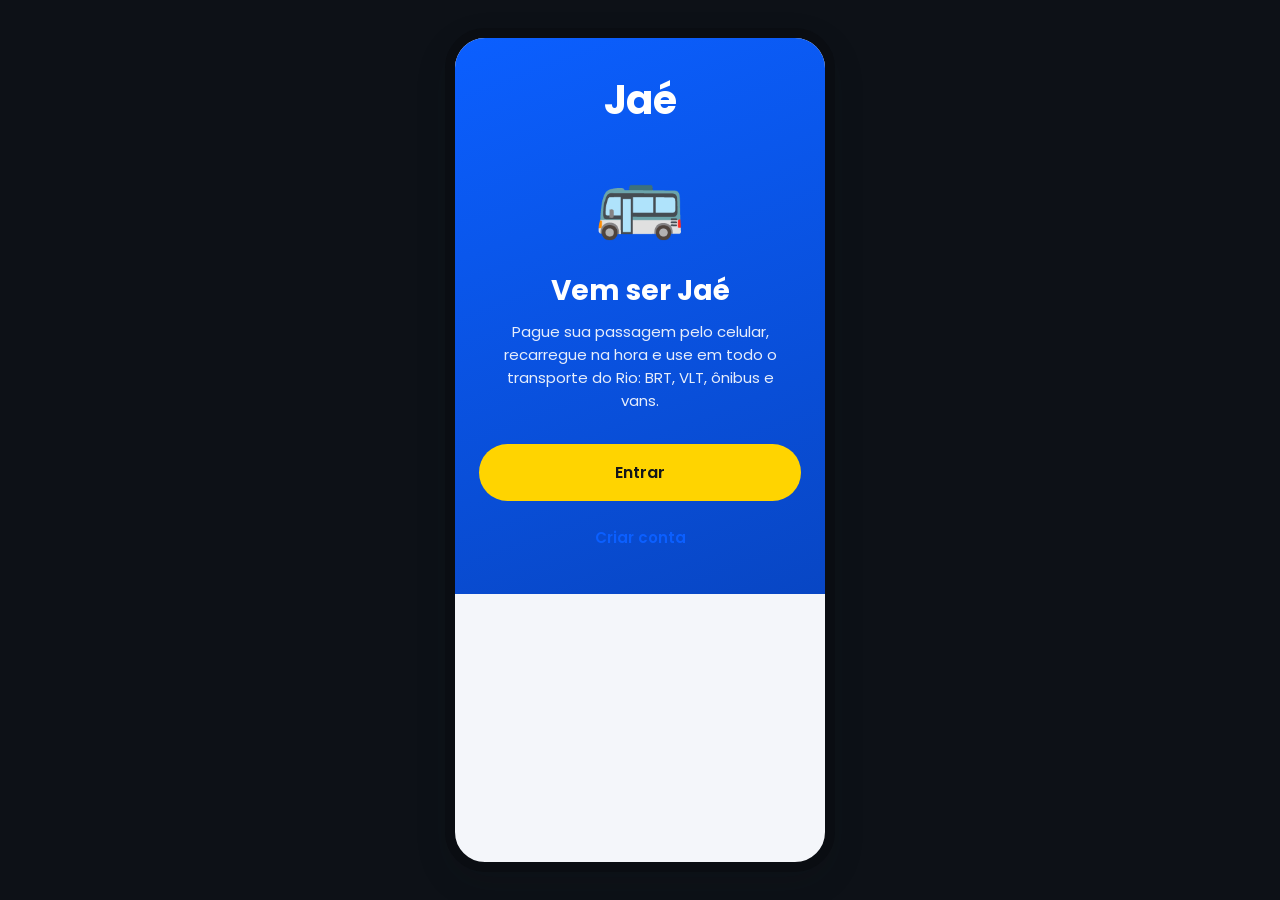
==== deploy/index.html @ e03b968b "Projeto Jaé: docs do redesign + protótipo HTML navegável Co-Authored-By: Claude Opus 4.8 <noreply@an" ====
<!doctype html>
<html lang="pt-BR">
<head>
  <meta charset="utf-8">
  <meta name="viewport" content="width=device-width, initial-scale=1, viewport-fit=cover">
  <title>Jaé — Protótipo</title>
  <link rel="preconnect" href="https://fonts.googleapis.com">
  <link rel="preconnect" href="https://fonts.gstatic.com" crossorigin>
  <link href="https://fonts.googleapis.com/css2?family=Poppins:wght@400;500;600;700&display=swap" rel="stylesheet">
  <style>
/* ==========================================================================
   JAÉ — Design System / Fundação Visual
   App mobile prototype (phone frame ~390px)
   ========================================================================== */

/* ------------------------------ TOKENS ---------------------------------- */
:root {
  /* Cores de marca */
  --blue: #0B5FFF;          /* primário */
  --blue-700: #0846C4;      /* hover/pressed */
  --blue-50: #E7EFFF;       /* tint suave */
  --yellow: #FFD400;        /* destaque / gratuidade */
  --yellow-700: #C9A700;    /* texto sobre amarelo escuro */
  --ink: #14171A;           /* texto principal / grafite */
  --bg: #F4F6FA;            /* fundo do app */
  --surface: #FFFFFF;       /* superfície / cards */
  --gray: #6B7280;          /* cinza neutro / secundário */
  --gray-300: #D1D5DB;      /* bordas */
  --gray-100: #EEF1F6;      /* divisores / fundos sutis */
  --green: #16A34A;         /* sucesso */
  --green-50: #E7F6EC;
  --red: #DC2626;           /* erro */
  --red-50: #FDECEC;

  /* Raios */
  --r-sm: 10px;
  --r-md: 14px;
  --r-lg: 18px;             /* cards */
  --r-xl: 24px;
  --r-pill: 999px;          /* botões */

  /* Sombras suaves */
  --shadow-sm: 0 1px 3px rgba(20,23,26,.06), 0 1px 2px rgba(20,23,26,.04);
  --shadow-md: 0 6px 18px rgba(20,23,26,.08);
  --shadow-lg: 0 12px 32px rgba(20,23,26,.12);
  --shadow-blue: 0 10px 24px rgba(11,95,255,.32);

  /* Espaçamento */
  --s-1: 4px;
  --s-2: 8px;
  --s-3: 12px;
  --s-4: 16px;
  --s-5: 20px;
  --s-6: 24px;
  --s-8: 32px;

  /* Tipografia */
  --font: 'Poppins', system-ui, -apple-system, 'Segoe UI', Roboto, sans-serif;
}

/* ------------------------------ RESET ----------------------------------- */
* { box-sizing: border-box; margin: 0; padding: 0; }

html, body {
  font-family: var(--font);
  color: var(--ink);
  background: #0d1117;            /* moldura ao redor do phone frame */
  -webkit-font-smoothing: antialiased;
  text-rendering: optimizeLegibility;
}

body {
  min-height: 100vh;
  display: flex;
  align-items: center;
  justify-content: center;
  padding: 0;
}

button { font-family: inherit; cursor: pointer; border: none; background: none; }
a { color: inherit; text-decoration: none; }
ul { list-style: none; }
img { max-width: 100%; display: block; }

/* ------------------------- PHONE FRAME / APP ---------------------------- */
.app {
  position: relative;
  width: 390px;
  max-width: 100vw;
  height: 100vh;
  max-height: 844px;
  background: var(--bg);
  overflow: hidden;
  display: flex;
  flex-direction: column;
  box-shadow: var(--shadow-lg);
  border-radius: 0;
}
@media (min-width: 430px) {
  .app { border-radius: 40px; height: 844px; border: 10px solid #0a0d12; }
}

/* área rolável onde as telas vivem */
.app-body {
  flex: 1;
  overflow-y: auto;
  -webkit-overflow-scrolling: touch;
  position: relative;
}

/* --------------------------- SCREENS / ROUTER --------------------------- */
.screen { display: none; padding: 0 var(--s-4) var(--s-8); animation: fade .22s ease; }
.screen.active { display: block; }
.screen.no-pad { padding: 0; }
@keyframes fade { from { opacity: 0; transform: translateY(6px); } to { opacity: 1; transform: none; } }

/* telas sem bottom-nav podem ocupar tudo */
.screen.full { min-height: 100%; }

/* --------------------------- APP BAR ------------------------------------ */
.app-bar {
  display: flex;
  align-items: center;
  gap: var(--s-3);
  padding: var(--s-5) var(--s-4) var(--s-3);
  background: transparent;
}
.app-bar.solid { background: var(--surface); box-shadow: var(--shadow-sm); }
.app-bar .title { font-size: 18px; font-weight: 600; }
.app-bar .spacer { flex: 1; }
.app-bar .back {
  width: 40px; height: 40px; border-radius: var(--r-pill);
  display: grid; place-items: center; font-size: 20px;
  background: var(--surface); box-shadow: var(--shadow-sm); color: var(--ink);
}
.app-bar .icon-btn {
  width: 40px; height: 40px; border-radius: var(--r-pill);
  display: grid; place-items: center; font-size: 18px;
  background: var(--surface); box-shadow: var(--shadow-sm);
}

/* logo wordmark */
.logo { font-weight: 700; font-size: 26px; letter-spacing: -.5px; color: var(--blue); }
.logo.on-blue { color: #fff; }
.logo.lg { font-size: 40px; }

/* ----------------------------- BOTTOM NAV ------------------------------- */
.bottom-nav {
  display: flex;
  align-items: flex-end;
  justify-content: space-around;
  background: var(--surface);
  padding: var(--s-2) var(--s-2) calc(var(--s-2) + 6px);
  box-shadow: 0 -2px 16px rgba(20,23,26,.06);
  position: relative;
  z-index: 20;
}
.nav-item {
  flex: 1;
  display: flex; flex-direction: column; align-items: center; gap: 2px;
  font-size: 11px; font-weight: 500; color: var(--gray);
  padding: var(--s-2) 0;
}
.nav-item .ico { font-size: 20px; line-height: 1; }
.nav-item.active { color: var(--blue); }
.nav-item.active .ico { transform: translateY(-1px); }

/* botão central de pagamento (QR) em destaque circular */
.nav-pay {
  flex: 0 0 auto;
  width: 62px; height: 62px;
  margin-top: -26px;
  border-radius: var(--r-pill);
  background: var(--blue);
  color: #fff;
  display: grid; place-items: center;
  box-shadow: var(--shadow-blue);
  border: 4px solid var(--surface);
  font-size: 24px;
}
.nav-pay:active { transform: scale(.96); }
.nav-pay .label { display: none; }

/* ----------------------------- BUTTONS ---------------------------------- */
.btn {
  display: inline-flex; align-items: center; justify-content: center; gap: var(--s-2);
  padding: 13px 22px;
  border-radius: var(--r-pill);
  font-size: 15px; font-weight: 600;
  transition: transform .08s ease, background .15s ease, box-shadow .15s ease;
  color: var(--ink);
  background: var(--gray-100);
}
.btn:active { transform: scale(.97); }
.btn-primary { background: var(--blue); color: #fff; box-shadow: var(--shadow-blue); }
.btn-primary:active { background: var(--blue-700); }
.btn-yellow { background: var(--yellow); color: var(--ink); }
.btn-ghost { background: transparent; color: var(--blue); }
.btn-outline { background: transparent; color: var(--blue); box-shadow: inset 0 0 0 1.5px var(--blue); }
.btn-danger { background: var(--red-50); color: var(--red); }
.btn-block { display: flex; width: 100%; }
.btn-sm { padding: 9px 16px; font-size: 13px; }
.btn-lg { padding: 16px 24px; font-size: 16px; }

/* ----------------------------- BALANCE CARD ----------------------------- */
.balance-card {
  background: linear-gradient(135deg, #0B5FFF 0%, #2E7BFF 55%, #0846C4 100%);
  color: #fff;
  border-radius: var(--r-lg);
  padding: var(--s-5);
  box-shadow: var(--shadow-blue);
  position: relative;
  overflow: hidden;
}
.balance-card::after {
  content: ""; position: absolute; right: -40px; top: -40px;
  width: 160px; height: 160px; border-radius: 50%;
  background: rgba(255,255,255,.10);
}
.balance-card .label { font-size: 13px; opacity: .85; font-weight: 500; }
.balance-card .amount { font-size: 34px; font-weight: 700; letter-spacing: -1px; margin-top: 2px; }
.balance-card .hint { font-size: 12px; opacity: .8; margin-top: 2px; }
.balance-card .row { display: flex; gap: var(--s-3); margin-top: var(--s-4); position: relative; z-index: 1; }

/* ----------------------------- QUICK ACTIONS ---------------------------- */
.quick-actions {
  display: grid; grid-template-columns: repeat(4, 1fr); gap: var(--s-3);
  margin: var(--s-5) 0;
}
.quick-action {
  display: flex; flex-direction: column; align-items: center; gap: var(--s-2);
  font-size: 11.5px; font-weight: 500; color: var(--ink); text-align: center;
}
.quick-action .ico {
  width: 54px; height: 54px; border-radius: var(--r-md);
  background: var(--surface); box-shadow: var(--shadow-sm);
  display: grid; place-items: center; font-size: 22px;
  transition: transform .08s ease;
}
.quick-action:active .ico { transform: scale(.94); }
.quick-action .ico.blue { background: var(--blue-50); }
.quick-action .ico.yellow { background: #FFF6CC; }

/* ------------------------------- CHIPS ---------------------------------- */
.chip {
  display: inline-flex; align-items: center; justify-content: center;
  padding: 10px 16px; border-radius: var(--r-pill);
  background: var(--surface); box-shadow: var(--shadow-sm);
  font-size: 14px; font-weight: 600; color: var(--ink);
  transition: all .12s ease;
}
.chip.selected { background: var(--blue); color: #fff; box-shadow: var(--shadow-blue); }
.chip-row { display: flex; flex-wrap: wrap; gap: var(--s-2); }
.chip.sm { padding: 6px 12px; font-size: 12px; }

/* ------------------------------- CARDS ---------------------------------- */
.card {
  background: var(--surface); border-radius: var(--r-lg);
  padding: var(--s-4); box-shadow: var(--shadow-sm);
}
.card + .card { margin-top: var(--s-3); }
.card-title { font-size: 15px; font-weight: 600; margin-bottom: var(--s-1); }
.card-sub { font-size: 13px; color: var(--gray); }

/* section header */
.section-head {
  display: flex; align-items: center; justify-content: space-between;
  margin: var(--s-5) 0 var(--s-3);
}
.section-head h2 { font-size: 16px; font-weight: 600; }
.section-head a { font-size: 13px; color: var(--blue); font-weight: 600; }

/* ------------------------------ LISTS ----------------------------------- */
.list {
  background: var(--surface); border-radius: var(--r-lg);
  overflow: hidden; box-shadow: var(--shadow-sm);
}
.list-item {
  display: flex; align-items: center; gap: var(--s-3);
  padding: var(--s-4); border-bottom: 1px solid var(--gray-100);
}
.list-item:last-child { border-bottom: none; }
.list-item .ico {
  width: 42px; height: 42px; border-radius: var(--r-pill);
  display: grid; place-items: center; font-size: 18px;
  background: var(--blue-50); flex: 0 0 auto;
}
.list-item .body { flex: 1; min-width: 0; }
.list-item .body .t { font-size: 14.5px; font-weight: 600; }
.list-item .body .s { font-size: 12.5px; color: var(--gray); }
.list-item .chev { color: var(--gray-300); font-size: 18px; }

/* ------------------------- TRANSACTION ROW ------------------------------ */
.txn-row {
  display: flex; align-items: center; gap: var(--s-3);
  padding: var(--s-3) var(--s-4);
  border-bottom: 1px solid var(--gray-100);
  background: var(--surface);
}
.txn-row:first-child { border-top-left-radius: var(--r-lg); border-top-right-radius: var(--r-lg); }
.txn-row:last-child { border-bottom: none; border-bottom-left-radius: var(--r-lg); border-bottom-right-radius: var(--r-lg); }
.txn-row .ico {
  width: 40px; height: 40px; border-radius: var(--r-pill);
  display: grid; place-items: center; font-size: 17px;
  background: var(--gray-100); flex: 0 0 auto;
}
.txn-row .body { flex: 1; min-width: 0; }
.txn-row .body .t { font-size: 14px; font-weight: 600; }
.txn-row .body .s { font-size: 12px; color: var(--gray); }
.txn-row .amt { font-size: 14.5px; font-weight: 700; white-space: nowrap; }
.txn-row .amt.in { color: var(--green); }
.txn-row .amt.out { color: var(--ink); }

/* date group label */
.txn-date { font-size: 12px; font-weight: 600; color: var(--gray); margin: var(--s-4) 0 var(--s-2) 4px; }

/* ------------------------------ QR CARD --------------------------------- */
.qr-card {
  background: var(--surface); border-radius: var(--r-xl);
  padding: var(--s-6); box-shadow: var(--shadow-md);
  text-align: center;
}
.qr-card .qr {
  width: 200px; height: 200px; margin: 0 auto var(--s-4);
  border-radius: var(--r-md); background:
    repeating-conic-gradient(var(--ink) 0% 25%, #fff 0% 50%) 50% / 18px 18px;
  box-shadow: inset 0 0 0 8px #fff, 0 0 0 1px var(--gray-100);
}
.qr-card .title { font-size: 17px; font-weight: 600; }
.qr-card .sub { font-size: 13px; color: var(--gray); margin-top: 4px; }

/* ------------------------- MODAL / BOTTOM SHEET ------------------------- */
.modal {
  position: absolute; inset: 0; z-index: 50;
  background: rgba(20,23,26,.45);
  display: none; align-items: flex-end;
  animation: fade .2s ease;
}
.modal.open { display: flex; }
.sheet {
  width: 100%; background: var(--surface);
  border-radius: var(--r-xl) var(--r-xl) 0 0;
  padding: var(--s-3) var(--s-5) var(--s-6);
  box-shadow: var(--shadow-lg);
  animation: slideUp .26s cubic-bezier(.2,.8,.2,1);
}
@keyframes slideUp { from { transform: translateY(100%); } to { transform: none; } }
.sheet .grabber { width: 40px; height: 4px; border-radius: 2px; background: var(--gray-300); margin: 0 auto var(--s-4); }
.sheet .sheet-title { font-size: 18px; font-weight: 600; margin-bottom: var(--s-2); }
.sheet .sheet-sub { font-size: 13px; color: var(--gray); margin-bottom: var(--s-4); }

/* centered modal variant */
.modal.center { align-items: center; justify-content: center; padding: var(--s-5); }
.modal.center .sheet { border-radius: var(--r-xl); width: 100%; text-align: center; animation: pop .24s ease; }
@keyframes pop { from { transform: scale(.92); opacity: 0; } to { transform: none; opacity: 1; } }

/* ------------------------------ BADGES ---------------------------------- */
.badge {
  display: inline-flex; align-items: center; gap: 4px;
  padding: 3px 10px; border-radius: var(--r-pill);
  font-size: 11.5px; font-weight: 600;
  background: var(--gray-100); color: var(--gray);
}
.badge.blue { background: var(--blue-50); color: var(--blue); }
.badge.green { background: var(--green-50); color: var(--green); }
.badge.yellow { background: #FFF6CC; color: var(--yellow-700); }
.badge.red { background: var(--red-50); color: var(--red); }

/* ------------------------------ PROGRESS -------------------------------- */
.progress { height: 10px; border-radius: var(--r-pill); background: var(--gray-100); overflow: hidden; }
.progress .bar { height: 100%; border-radius: var(--r-pill); background: linear-gradient(90deg, var(--blue), #2E7BFF); }
.progress.yellow .bar { background: linear-gradient(90deg, var(--yellow), #FFE45C); }

/* ------------------------- CLUBE / REWARDS ------------------------------ */
.reward-card {
  background: var(--surface); border-radius: var(--r-lg);
  padding: var(--s-4); box-shadow: var(--shadow-sm);
  display: flex; gap: var(--s-3); align-items: center;
}
.reward-card .thumb {
  width: 54px; height: 54px; border-radius: var(--r-md); flex: 0 0 auto;
  display: grid; place-items: center; font-size: 24px;
  background: #FFF6CC;
}
.reward-card .body { flex: 1; }
.reward-card .body .t { font-size: 14.5px; font-weight: 600; }
.reward-card .body .s { font-size: 12.5px; color: var(--gray); }
.reward-card .cost { font-size: 13px; font-weight: 700; color: var(--yellow-700); white-space: nowrap; }

.mission-row {
  display: flex; align-items: center; gap: var(--s-3);
  padding: var(--s-3) var(--s-4);
  background: var(--surface); border-radius: var(--r-md);
  box-shadow: var(--shadow-sm); margin-bottom: var(--s-2);
}
.mission-row .check {
  width: 28px; height: 28px; border-radius: var(--r-pill); flex: 0 0 auto;
  display: grid; place-items: center; font-size: 15px;
  background: var(--gray-100); color: var(--gray);
}
.mission-row.done .check { background: var(--green); color: #fff; }
.mission-row .body { flex: 1; }
.mission-row .body .t { font-size: 14px; font-weight: 600; }
.mission-row .body .s { font-size: 12px; color: var(--gray); }
.mission-row .pts { font-size: 13px; font-weight: 700; color: var(--blue); }

/* ------------------------------- TOAST ---------------------------------- */
.toast {
  position: absolute; left: 50%; bottom: 88px; transform: translateX(-50%) translateY(20px);
  background: var(--ink); color: #fff;
  padding: 12px 18px; border-radius: var(--r-pill);
  font-size: 13.5px; font-weight: 500;
  box-shadow: var(--shadow-lg);
  opacity: 0; pointer-events: none; z-index: 80;
  transition: opacity .25s ease, transform .25s ease;
  max-width: 88%; text-align: center;
}
.toast.show { opacity: 1; transform: translateX(-50%) translateY(0); }

/* ------------------------------ HELPERS --------------------------------- */
.text-center { text-align: center; }
.muted { color: var(--gray); }
.small { font-size: 12.5px; }
.bold { font-weight: 700; }
.mt-2 { margin-top: var(--s-2); }
.mt-3 { margin-top: var(--s-3); }
.mt-4 { margin-top: var(--s-4); }
.mt-5 { margin-top: var(--s-5); }
.mb-2 { margin-bottom: var(--s-2); }
.mb-3 { margin-bottom: var(--s-3); }
.mb-4 { margin-bottom: var(--s-4); }
.row { display: flex; align-items: center; gap: var(--s-3); }
.row.between { justify-content: space-between; }
.col { display: flex; flex-direction: column; }
.gap-2 { gap: var(--s-2); }
.gap-3 { gap: var(--s-3); }
.grid-2 { display: grid; grid-template-columns: 1fr 1fr; gap: var(--s-3); }
.divider { height: 1px; background: var(--gray-100); margin: var(--s-4) 0; }

/* input field */
.field {
  width: 100%; padding: 14px 16px; border-radius: var(--r-md);
  background: var(--surface); box-shadow: inset 0 0 0 1.5px var(--gray-100);
  font-family: inherit; font-size: 15px; color: var(--ink);
}
.field:focus { outline: none; box-shadow: inset 0 0 0 1.5px var(--blue); }
.field-label { font-size: 13px; font-weight: 600; color: var(--gray); margin-bottom: 6px; display: block; }

/* hero amount input (recarga) */
.amount-input { text-align: center; font-size: 40px; font-weight: 700; color: var(--ink); border: none; background: transparent; width: 100%; }
.amount-input:focus { outline: none; }

/* onboarding hero */
.hero {
  min-height: 100%; display: flex; flex-direction: column;
  justify-content: center; align-items: center; text-align: center;
  padding: var(--s-8) var(--s-6);
  background: linear-gradient(160deg, #0B5FFF 0%, #0846C4 100%);
  color: #fff;
}
.hero h1 { font-size: 28px; font-weight: 700; margin: var(--s-4) 0 var(--s-2); }
.hero p { font-size: 15px; opacity: .9; max-width: 280px; }
.hero .art { font-size: 72px; }
.hero .actions { margin-top: var(--s-8); width: 100%; display: flex; flex-direction: column; gap: var(--s-3); }
  </style>
</head>
<body>
  <div class="app">
    <div class="app-body">

<!-- ===================== TELA: ONBOARDING ===================== -->
<section class="screen full no-pad active" id="screen-onboarding">
  <div class="hero">
    <div class="logo on-blue lg mb-4">Jaé</div>
    <div class="art">🚌</div>
    <h1>Vem ser Jaé</h1>
    <p>Pague sua passagem pelo celular, recarregue na hora e use em todo o transporte do Rio: BRT, VLT, ônibus e vans.</p>
    <div class="actions">
      <button class="btn btn-yellow btn-lg btn-block" onclick="navigate('inicio')">Entrar</button>
      <button class="btn btn-ghost btn-block" onclick="navigate('inicio')">Criar conta</button>
    </div>
  </div>
</section>

<!-- ===================== TELA: INICIO ===================== -->
<section class="screen" id="screen-inicio">
  <div class="app-bar">
    <div class="col" style="gap:2px">
      <span class="small muted">Bom dia</span>
      <span class="title bold" style="text-align:left">Olá, Ana 👋</span>
    </div>
    <span class="spacer"></span>
    <button class="icon-btn" onclick="showToast('Você não tem novas notificações')">🔔</button>
  </div>

  <div class="balance-card">
    <div class="label">Saldo disponível</div>
    <div class="amount">R$ 47,50</div>
    <div class="hint">Seu saldo não expira ✨</div>
    <div class="row mt-3">
      <button class="btn btn-yellow btn-sm" onclick="navigate('recarregar')">⚡ Recarregar</button>
      <button class="btn btn-ghost btn-sm" onclick="navigate('pagar')">Pagar</button>
    </div>
  </div>

  <div class="quick-actions mt-4">
    <div class="quick-action" onclick="navigate('recarregar')">
      <span class="ico blue">⚡</span>
      <span>Recarregar</span>
    </div>
    <div class="quick-action" onclick="navigate('pagar')">
      <span class="ico blue">📲</span>
      <span>Pagar</span>
    </div>
    <div class="quick-action" onclick="navigate('cartoes')">
      <span class="ico yellow">💳</span>
      <span>Cartões</span>
    </div>
    <div class="quick-action" onclick="navigate('extrato')">
      <span class="ico blue">📄</span>
      <span>Extrato</span>
    </div>
  </div>

  <div class="section-head mt-5">
    <h2>Última viagem</h2>
    <a onclick="navigate('extrato')">ver todos</a>
  </div>
  <div class="txn-date">Hoje, 14 de junho</div>
  <div class="txn-row">
    <span class="ico">🚌</span>
    <div class="body">
      <div class="t">BRT • Transoeste</div>
      <div class="s">Hoje às 08:12 · Tarifa única</div>
    </div>
    <div class="amt out">−R$ 4,30</div>
  </div>

  <div class="card mt-5" onclick="navigate('clube')" style="background:linear-gradient(135deg,var(--blue),var(--blue-700));color:#fff;cursor:pointer">
    <div class="row between">
      <div class="col" style="gap:4px">
        <div class="card-title" style="color:#fff">Clube Jaé ⭐</div>
        <div class="card-sub" style="color:rgba(255,255,255,.85)">Você tem 1.250 pontos · troque por recargas</div>
      </div>
      <span class="chev" style="color:#fff">›</span>
    </div>
  </div>

  <div class="text-center muted small mt-5 mb-4">Vem ser Jaé 💙</div>
</section>

<!-- ===================== TELA: PAGAR ===================== -->
<section class="screen" id="screen-pagar">
  <header class="app-bar solid">
    <button class="back" onclick="navigate('inicio')">‹</button>
    <span class="title">Pagar</span>
    <span class="spacer"></span>
    <button class="icon-btn" onclick="showToast('Tá precisando de ajuda?')">?</button>
  </header>

  <div class="chip-row mb-3">
    <span class="chip selected" onclick="selectChip(this)">🚌 Ônibus</span>
    <span class="chip" onclick="selectChip(this)">🚍 BRT</span>
    <span class="chip" onclick="selectChip(this)">🚊 VLT</span>
    <span class="chip" onclick="selectChip(this)">🚐 Van</span>
  </div>

  <div class="qr-card">
    <div class="qr">
      <svg viewBox="0 0 200 200" width="200" height="200" xmlns="http://www.w3.org/2000/svg" shape-rendering="crispEdges">
        <rect width="200" height="200" fill="#fff"/>
        <g fill="#14171A">
          <rect x="10" y="10" width="50" height="50"/>
          <rect x="20" y="20" width="30" height="30" fill="#fff"/>
          <rect x="28" y="28" width="14" height="14"/>
          <rect x="140" y="10" width="50" height="50"/>
          <rect x="150" y="20" width="30" height="30" fill="#fff"/>
          <rect x="158" y="28" width="14" height="14"/>
          <rect x="10" y="140" width="50" height="50"/>
          <rect x="20" y="150" width="30" height="30" fill="#fff"/>
          <rect x="28" y="158" width="14" height="14"/>
          <rect x="72" y="10" width="10" height="10"/>
          <rect x="92" y="10" width="10" height="10"/>
          <rect x="112" y="20" width="10" height="10"/>
          <rect x="82" y="30" width="10" height="10"/>
          <rect x="102" y="40" width="10" height="10"/>
          <rect x="72" y="50" width="10" height="10"/>
          <rect x="122" y="50" width="10" height="10"/>
          <rect x="10" y="72" width="10" height="10"/>
          <rect x="30" y="72" width="10" height="10"/>
          <rect x="50" y="82" width="10" height="10"/>
          <rect x="70" y="72" width="10" height="10"/>
          <rect x="90" y="82" width="10" height="10"/>
          <rect x="110" y="72" width="10" height="10"/>
          <rect x="130" y="82" width="10" height="10"/>
          <rect x="150" y="72" width="10" height="10"/>
          <rect x="170" y="82" width="10" height="10"/>
          <rect x="20" y="102" width="10" height="10"/>
          <rect x="40" y="112" width="10" height="10"/>
          <rect x="62" y="102" width="10" height="10"/>
          <rect x="82" y="112" width="10" height="10"/>
          <rect x="102" y="102" width="10" height="10"/>
          <rect x="122" y="112" width="10" height="10"/>
          <rect x="142" y="102" width="10" height="10"/>
          <rect x="162" y="112" width="10" height="10"/>
          <rect x="72" y="130" width="10" height="10"/>
          <rect x="92" y="140" width="10" height="10"/>
          <rect x="112" y="150" width="10" height="10"/>
          <rect x="132" y="140" width="10" height="10"/>
          <rect x="152" y="150" width="10" height="10"/>
          <rect x="172" y="140" width="10" height="10"/>
          <rect x="82" y="160" width="10" height="10"/>
          <rect x="102" y="170" width="10" height="10"/>
          <rect x="122" y="172" width="10" height="10"/>
          <rect x="142" y="172" width="10" height="10"/>
          <rect x="162" y="162" width="10" height="10"/>
        </g>
      </svg>
    </div>
    <div class="title">Aproxime do validador</div>
    <div class="sub">Toque o celular no leitor para validar sua passagem</div>
  </div>

  <div class="card text-center mt-4">
    <div class="card-sub">Tarifa atual · Ônibus (SPPO)</div>
    <div class="amount bold" style="font-size:32px">R$ 4,30</div>
    <div class="small muted">Saldo disponível: R$ 38,60</div>
  </div>

  <div class="row gap-2 mt-4">
    <button class="btn btn-yellow btn-block" onclick="navigate('recarregar')">Recarregar saldo</button>
  </div>

  <button class="btn btn-ghost btn-block mt-3" onclick="navigate('cartoes')">Usar cartão físico</button>

  <p class="small muted text-center mt-4 mb-4">Seu saldo Jaé não expira. Vem ser Jaé! 💛</p>

  <div class="modal" id="confirm-pagar">
    <div class="sheet">
      <div class="grabber"></div>
      <div class="sheet-title">Confirmar pagamento</div>
      <div class="sheet-sub">Tarifa de ônibus no valor de R$ 4,30</div>
      <button class="btn btn-primary btn-block mt-3" onclick="closeSheet('confirm-pagar'); showToast('Passagem validada! Boa viagem 🚌')">Confirmar</button>
      <button class="btn btn-outline btn-block mt-2" onclick="closeSheet('confirm-pagar')">Cancelar</button>
    </div>
  </div>

  <nav class="bottom-nav">
    <a class="nav-item" data-nav="inicio" onclick="navigate('inicio')"><span class="ico">🏠</span><span>Início</span></a>
    <a class="nav-item" data-nav="extrato" onclick="navigate('extrato')"><span class="ico">📃</span><span>Extrato</span></a>
    <a class="nav-pay active" onclick="navigate('pagar')">⊞</a>
    <a class="nav-item" data-nav="cartoes" onclick="navigate('cartoes')"><span class="ico">💳</span><span>Cartões</span></a>
    <a class="nav-item" data-nav="clube" onclick="navigate('clube')"><span class="ico">🎁</span><span>Clube</span></a>
  </nav>
</section>

<!-- ===================== TELA: RECARREGAR ===================== -->
<section class="screen" id="screen-recarregar">
  <div class="app-bar solid">
    <button class="back" onclick="navigate('inicio')" aria-label="Voltar">‹</button>
    <span class="title">Recarregar</span>
    <span class="spacer"></span>
  </div>

  <div class="balance-card mb-4">
    <span class="label">Saldo atual</span>
    <span class="amount">R$ 12,90</span>
    <span class="hint">Seu saldo não expira. Recarregue na hora 😉</span>
  </div>

  <div class="section-head">
    <h2>Quanto você quer recarregar?</h2>
  </div>
  <div class="chip-row mb-4">
    <span class="chip" onclick="selectChip(this)">R$ 10</span>
    <span class="chip selected" onclick="selectChip(this)">R$ 20</span>
    <span class="chip" onclick="selectChip(this)">R$ 50</span>
    <span class="chip" onclick="selectChip(this)">R$ 100</span>
    <span class="chip" onclick="selectChip(this)">Outro</span>
  </div>

  <div class="section-head">
    <h2>Forma de pagamento</h2>
  </div>
  <div class="list mb-4">
    <div class="list-item">
      <span class="ico blue">⚡</span>
      <div class="body">
        <div class="t">Pix</div>
        <div class="s">Cai na hora, sem taxa</div>
      </div>
      <span class="badge green">Selecionado</span>
    </div>
    <div class="divider"></div>
    <div class="list-item">
      <span class="ico">💳</span>
      <div class="body">
        <div class="t">Cartão de crédito</div>
        <div class="s">Visa •••• 4821</div>
      </div>
      <span class="chev">›</span>
    </div>
    <div class="divider"></div>
    <div class="list-item">
      <span class="ico">🧾</span>
      <div class="body">
        <div class="t">Boleto</div>
        <div class="s">Compensa em até 2 dias úteis</div>
      </div>
      <span class="chev">›</span>
    </div>
  </div>

  <div class="card mb-4">
    <div class="row between">
      <span class="muted">Valor da recarga</span>
      <span class="bold">R$ 20,00</span>
    </div>
    <div class="divider"></div>
    <div class="row between">
      <span class="muted">Taxa</span>
      <span class="bold">R$ 0,00</span>
    </div>
    <div class="divider"></div>
    <div class="row between">
      <span class="bold">Total</span>
      <span class="bold">R$ 20,00</span>
    </div>
  </div>

  <button class="btn btn-primary btn-block btn-lg" onclick="navigate('inicio'); showToast('Recarga realizada!')">Confirmar recarga</button>
  <p class="small muted text-center mt-2">Tá precisando de ajuda? Fale com a gente.</p>

  <nav class="bottom-nav">
    <div class="nav-item" data-nav="inicio" onclick="navigate('inicio')">
      <span class="ico">🏠</span><span>Início</span>
    </div>
    <div class="nav-item" data-nav="extrato" onclick="navigate('extrato')">
      <span class="ico">📄</span><span>Extrato</span>
    </div>
    <div class="nav-pay" onclick="navigate('pagar')">⬛</div>
    <div class="nav-item" data-nav="cartao" onclick="navigate('cartoes')">
      <span class="ico">💳</span><span>Cartão</span>
    </div>
    <div class="nav-item" data-nav="clube" onclick="navigate('clube')">
      <span class="ico">⭐</span><span>Clube</span>
    </div>
  </nav>
</section>

<!-- ===================== TELA: EXTRATO ===================== -->
<section class="screen" id="screen-extrato">
  <div class="app-bar solid">
    <button class="back" onclick="navigate('inicio')">‹</button>
    <div class="title">Extrato</div>
    <div class="spacer"></div>
    <button class="icon-btn" onclick="openSheet('filtro-extrato')">⛃</button>
  </div>

  <div class="card row between mb-3">
    <div>
      <div class="card-sub">Saldo disponível</div>
      <div class="card-title">R$ 50,90</div>
    </div>
    <span class="badge green">Não expira</span>
  </div>

  <div class="txn-date">Hoje, 14 de junho</div>
  <div class="list mb-4">
    <div class="txn-row">
      <span class="ico blue">🚍</span>
      <div class="body">
        <div class="t">BRT — Estação Alvorada</div>
        <div class="s">14:32 · Pago por QR Code</div>
      </div>
      <div class="amt out">−R$ 4,30</div>
    </div>
    <div class="txn-row">
      <span class="ico blue">🚊</span>
      <div class="body">
        <div class="t">VLT — Carioca</div>
        <div class="s">11:07 · Pago por QR Code</div>
      </div>
      <div class="amt out">−R$ 4,30</div>
    </div>
    <div class="txn-row">
      <span class="ico green">💰</span>
      <div class="body">
        <div class="t">Recarga via PIX</div>
        <div class="s">08:45 · Disponível na hora</div>
      </div>
      <div class="amt in">+R$ 50,00</div>
    </div>
  </div>

  <div class="txn-date">Ontem, 13 de junho</div>
  <div class="list mb-4">
    <div class="txn-row">
      <span class="ico blue">🚌</span>
      <div class="body">
        <div class="t">Ônibus — Linha 309 (SPPO)</div>
        <div class="s">18:50 · Pago por QR Code</div>
      </div>
      <div class="amt out">−R$ 4,30</div>
    </div>
    <div class="txn-row">
      <span class="ico blue">🚍</span>
      <div class="body">
        <div class="t">BRT — Estação Madureira</div>
        <div class="s">07:58 · Pago por QR Code</div>
      </div>
      <div class="amt out">−R$ 4,30</div>
    </div>
  </div>

  <div class="modal" id="filtro-extrato">
    <div class="sheet">
      <div class="grabber"></div>
      <div class="sheet-title">Filtrar extrato</div>
      <div class="sheet-sub">Escolha o período que deseja visualizar.</div>
      <div class="chip-row mt-3">
        <span class="chip selected" onclick="selectChip(this)">Tudo</span>
        <span class="chip" onclick="selectChip(this)">Viagens</span>
        <span class="chip" onclick="selectChip(this)">Recargas</span>
        <span class="chip" onclick="selectChip(this)">Últimos 7 dias</span>
        <span class="chip" onclick="selectChip(this)">Últimos 30 dias</span>
      </div>
      <button class="btn btn-primary btn-block btn-lg mt-4" onclick="closeSheet('filtro-extrato')">Aplicar filtro</button>
    </div>
  </div>
</section>

<!-- ===================== TELA: CARTOES ===================== -->
<section class="screen" id="screen-cartoes">
  <div class="app-bar solid">
    <button class="back" onclick="navigate('inicio')">‹</button>
    <div class="title">Meus cartões</div>
    <div class="spacer"></div>
    <button class="icon-btn" onclick="showToast('Tá precisando de ajuda?')">?</button>
  </div>

  <div class="section-head">
    <h2>Cartão principal</h2>
    <a onclick="navigate('extrato')">Ver extrato</a>
  </div>

  <div class="balance-card">
    <div class="row between">
      <span class="label">Jaé Virtual</span>
      <span class="badge green">Ativo</span>
    </div>
    <div class="amount">R$ 42,80</div>
    <div class="hint">•••• 7204 · Saldo não expira</div>
    <div class="row gap-2 mt-3">
      <button class="btn btn-ghost btn-sm" onclick="showToast('Cartão bloqueado')">🔒 Bloquear</button>
      <button class="btn btn-ghost btn-sm" onclick="showToast('2ª via solicitada')">📄 2ª via</button>
    </div>
  </div>

  <div class="section-head mt-4">
    <h2>Cartão infantil</h2>
    <a onclick="navigate('extrato')">Ver extrato</a>
  </div>

  <div class="card">
    <div class="row between">
      <div class="row gap-3">
        <span class="ico yellow">🧒</span>
        <div class="body">
          <div class="card-title">Jaézinho</div>
          <div class="card-sub">•••• 1138 · Sofia Pires</div>
        </div>
      </div>
      <span class="badge yellow">Infantil</span>
    </div>
    <div class="divider"></div>
    <div class="row between">
      <div>
        <div class="small muted">Saldo</div>
        <div class="bold">R$ 15,00</div>
      </div>
      <div class="row gap-2">
        <button class="btn btn-ghost btn-sm" onclick="showToast('Cartão bloqueado')">🔒 Bloquear</button>
        <button class="btn btn-ghost btn-sm" onclick="showToast('2ª via solicitada')">📄 2ª via</button>
      </div>
    </div>
  </div>

  <button class="btn btn-primary btn-block btn-lg mt-4" onclick="showToast('Vamos adicionar um cartão')">➕ Adicionar cartão</button>
  <p class="text-center muted small mt-2 mb-4">Solicite o Jaé físico, virtual ou o Jaézinho.</p>
</section>

<!-- ===================== TELA: CLUBE ===================== -->
<section class="screen" id="screen-clube">
  <div class="app-bar solid">
    <button class="back" onclick="navigate('inicio')">‹</button>
    <span class="title">Clube Jaé</span>
    <span class="spacer"></span>
    <button class="icon-btn" onclick="showToast('Tá precisando de ajuda?')">?</button>
  </div>

  <!-- Header pontos + nível -->
  <div class="card mt-2">
    <div class="row between">
      <div>
        <div class="card-sub">Seus pontos</div>
        <div class="row gap-2" style="align-items:baseline">
          <span class="amount" style="font-size:30px">1.250</span>
          <span class="muted small">pts</span>
        </div>
      </div>
      <span class="badge yellow">Nível Prata</span>
    </div>

    <div class="mt-3">
      <div class="row between small muted mb-2">
        <span class="bold" style="color:var(--ink)">Prata</span>
        <span>Faltam 250 pts para o Ouro</span>
      </div>
      <div class="progress yellow"><div class="bar" style="width:71%"></div></div>
    </div>
  </div>

  <!-- Missões -->
  <div class="section-head mt-4">
    <h2>Missões</h2>
    <a onclick="showToast('Em breve: mais missões!')">ver todas</a>
  </div>
  <p class="small muted mb-3">Complete missões e ganhe pontos toda semana.</p>

  <div class="list">
    <div class="mission-row">
      <span class="check">○</span>
      <div class="body">
        <div class="t">Faça 5 viagens esta semana</div>
        <div class="s">3 de 5 viagens · termina domingo</div>
      </div>
      <span class="pts">+50</span>
    </div>
    <div class="mission-row">
      <span class="check">○</span>
      <div class="body">
        <div class="t">Recarregue via PIX</div>
        <div class="s">Recarregue qualquer valor pelo PIX</div>
      </div>
      <span class="pts">+30</span>
    </div>
    <div class="mission-row done">
      <span class="check">✓</span>
      <div class="body">
        <div class="t">Pague uma tarifa por QR Code</div>
        <div class="s">Concluída · pontos creditados</div>
      </div>
      <span class="pts">+20</span>
    </div>
    <div class="mission-row">
      <span class="check">○</span>
      <div class="body">
        <div class="t">Use 2 modais diferentes</div>
        <div class="s">BRT, VLT, ônibus, vans ou cabritinhos · 1 de 2</div>
      </div>
      <span class="pts">+40</span>
    </div>
  </div>

  <!-- Recompensas -->
  <div class="section-head mt-4">
    <h2>Recompensas</h2>
    <a onclick="showToast('Catálogo completo em breve!')">ver todas</a>
  </div>
  <p class="small muted mb-3">Troque seus pontos por bônus e descontos.</p>

  <div class="reward-card">
    <span class="thumb">💰</span>
    <div class="body">
      <div class="t">R$ 5 de bônus no saldo</div>
      <div class="s">Crédito que não expira, na hora</div>
    </div>
    <span class="cost">500 pts</span>
  </div>

  <div class="reward-card">
    <span class="thumb">🎟️</span>
    <div class="body">
      <div class="t">R$ 10 de bônus no saldo</div>
      <div class="s">Mais viagens pelo Rio</div>
    </div>
    <span class="cost">950 pts</span>
  </div>

  <div class="reward-card">
    <span class="thumb">🏷️</span>
    <div class="body">
      <div class="t">Desconto parceiro</div>
      <div class="s">15% em lojas e cafés parceiros</div>
    </div>
    <span class="cost">400 pts</span>
  </div>

  <div class="reward-card">
    <span class="thumb">🎬</span>
    <div class="body">
      <div class="t">Cupom de cinema</div>
      <div class="s">Ingresso com desconto na rede parceira</div>
    </div>
    <span class="cost">700 pts</span>
  </div>

  <button class="btn btn-yellow btn-block btn-lg mt-3 mb-4" onclick="showToast('Resgate disponível em breve!')">Resgatar recompensa</button>

  <div class="bottom-nav">
    <a class="nav-item" data-nav="inicio" onclick="navigate('inicio')">
      <span class="ico">🏠</span><span>Início</span>
    </a>
    <a class="nav-item" data-nav="extrato" onclick="navigate('extrato')">
      <span class="ico">📄</span><span>Extrato</span>
    </a>
    <button class="nav-pay" onclick="navigate('pagar')"><span class="ico">⬛</span><span class="label">Pagar</span></button>
    <a class="nav-item" data-nav="cartao" onclick="navigate('cartoes')">
      <span class="ico">💳</span><span>Cartão</span>
    </a>
    <a class="nav-item active" data-nav="clube" onclick="navigate('clube')">
      <span class="ico">⭐</span><span>Clube</span>
    </a>
  </div>
</section>

<!-- ===================== TELA: PERFIL ===================== -->
<section class="screen" id="screen-perfil">
  <div class="app-bar solid">
    <button class="back" onclick="navigate('inicio')">‹</button>
    <span class="title">Perfil</span>
    <span class="spacer"></span>
    <button class="icon-btn" onclick="showToast('🔜 Em breve neste protótipo')">⚙️</button>
  </div>

  <div class="card row gap-3" style="align-items:center">
    <span class="ico blue" style="font-size:28px;width:56px;height:56px;border-radius:var(--r-pill);display:flex;align-items:center;justify-content:center">👩🏽</span>
    <div class="body" style="flex:1;min-width:0">
      <div class="t bold" style="font-size:17px">Ana Souza</div>
      <div class="s muted small">ana.souza@email.com</div>
    </div>
    <span class="badge green">Verificada</span>
  </div>

  <div class="section-head mt-4">
    <h2>Conta</h2>
  </div>
  <div class="list">
    <div class="list-item" onclick="showToast('🔜 Em breve neste protótipo')">
      <span class="ico blue">👤</span>
      <div class="body">
        <div class="t">Dados pessoais</div>
        <div class="s">Nome, CPF, telefone</div>
      </div>
      <span class="chev">›</span>
    </div>
    <div class="list-item" onclick="showToast('🔜 Em breve neste protótipo')">
      <span class="ico yellow">🎓</span>
      <div class="body">
        <div class="t">Gratuidades</div>
        <div class="s">Benefício de transporte</div>
      </div>
      <span class="badge yellow">Estudante</span>
      <span class="chev">›</span>
    </div>
    <div class="list-item" onclick="showToast('🔜 Em breve neste protótipo')">
      <span class="ico blue">💳</span>
      <div class="body">
        <div class="t">Formas de pagamento</div>
        <div class="s">PIX, cartão de crédito e boleto</div>
      </div>
      <span class="chev">›</span>
    </div>
  </div>

  <div class="section-head mt-4">
    <h2>Suporte</h2>
  </div>
  <div class="list">
    <div class="list-item" onclick="showToast('🔜 Em breve neste protótipo')">
      <span class="ico yellow">💬</span>
      <div class="body">
        <div class="t">Tá precisando de ajuda?</div>
        <div class="s">Central de ajuda e suporte</div>
      </div>
      <span class="chev">›</span>
    </div>
    <div class="list-item" onclick="showToast('🔜 Em breve neste protótipo')">
      <span class="ico blue">⚙️</span>
      <div class="body">
        <div class="t">Configurações</div>
        <div class="s">Notificações, segurança e privacidade</div>
      </div>
      <span class="chev">›</span>
    </div>
  </div>

  <div class="mt-4 mb-4">
    <button class="btn btn-danger btn-block" onclick="openSheet('sair')">Sair da conta</button>
  </div>

  <p class="text-center muted small mb-4">Jaé • versão 2.4.1</p>

  <div class="modal center" id="sair">
    <div class="sheet">
      <div class="grabber"></div>
      <div class="sheet-title">Sair da conta?</div>
      <div class="sheet-sub">Você precisará entrar novamente para usar o app e pagar suas tarifas.</div>
      <div class="col gap-2 mt-3">
        <button class="btn btn-danger btn-block" onclick="closeSheet('sair'); navigate('onboarding'); showToast('Você saiu da conta');">Sim, sair</button>
        <button class="btn btn-ghost btn-block" onclick="closeSheet('sair')">Cancelar</button>
      </div>
    </div>
  </div>
</section>

    </div><!-- /.app-body -->
  </div><!-- /.app -->

  <script>
/* ==========================================================================
   JAÉ — Router minimalista + helpers de protótipo
   ========================================================================== */

/**
 * navigate(id)
 * Troca a tela ativa: remove .active de todas as .screen e ativa #screen-<id>.
 * Atualiza o estado .active da bottom-nav (casa o data-nav do item com o id),
 * e dá scroll ao topo da área rolável.
 * @param {string} id  sufixo do id da tela, ex: "home" => #screen-home
 */
function navigate(id) {
  // 1) troca de tela
  var screens = document.querySelectorAll('.screen');
  for (var i = 0; i < screens.length; i++) {
    screens[i].classList.remove('active');
  }
  var target = document.getElementById('screen-' + id);
  if (target) target.classList.add('active');

  // 2) atualiza bottom-nav (item com data-nav igual ao id fica .active)
  var navItems = document.querySelectorAll('.nav-item');
  for (var j = 0; j < navItems.length; j++) {
    var navId = navItems[j].getAttribute('data-nav');
    if (navId && navId === id) {
      navItems[j].classList.add('active');
    } else {
      navItems[j].classList.remove('active');
    }
  }

  // 3) scroll ao topo
  var body = document.querySelector('.app-body');
  if (body) body.scrollTop = 0;
  window.scrollTo(0, 0);
}

/**
 * showToast(msg)
 * Exibe uma mensagem temporária (toast) por ~2.2s.
 * Cria/reusa um único elemento .toast dentro do .app.
 * @param {string} msg  texto a exibir
 */
var _toastTimer = null;
function showToast(msg) {
  var app = document.querySelector('.app') || document.body;
  var toast = document.getElementById('app-toast');
  if (!toast) {
    toast = document.createElement('div');
    toast.id = 'app-toast';
    toast.className = 'toast';
    app.appendChild(toast);
  }
  toast.textContent = msg;
  // força reflow para reanimar
  void toast.offsetWidth;
  toast.classList.add('show');

  if (_toastTimer) clearTimeout(_toastTimer);
  _toastTimer = setTimeout(function () {
    toast.classList.remove('show');
  }, 2200);
}

/* --------------------------- Bottom sheets ------------------------------- */
/**
 * openSheet(id) / closeSheet(id)
 * Abre/fecha um .modal pelo id (adiciona/remove .open).
 */
function openSheet(id) {
  var m = document.getElementById(id);
  if (m) m.classList.add('open');
}
function closeSheet(id) {
  var m = document.getElementById(id);
  if (m) m.classList.remove('open');
}

/* ------------------------------ Chips ------------------------------------ */
/**
 * selectChip(el)
 * Marca o chip clicado como .selected dentro do mesmo .chip-row,
 * removendo a seleção dos irmãos.
 */
function selectChip(el) {
  var row = el.closest('.chip-row');
  if (row) {
    var chips = row.querySelectorAll('.chip');
    for (var i = 0; i < chips.length; i++) chips[i].classList.remove('selected');
  }
  el.classList.add('selected');
}

/* ------------------------------ Init ------------------------------------- */
// Fecha modal ao clicar no backdrop (fora do .sheet)
document.addEventListener('click', function (e) {
  if (e.target.classList && e.target.classList.contains('modal')) {
    e.target.classList.remove('open');
  }
});

document.addEventListener('DOMContentLoaded', function () {
  navigate('onboarding');
});
  </script>
</body>
</html>
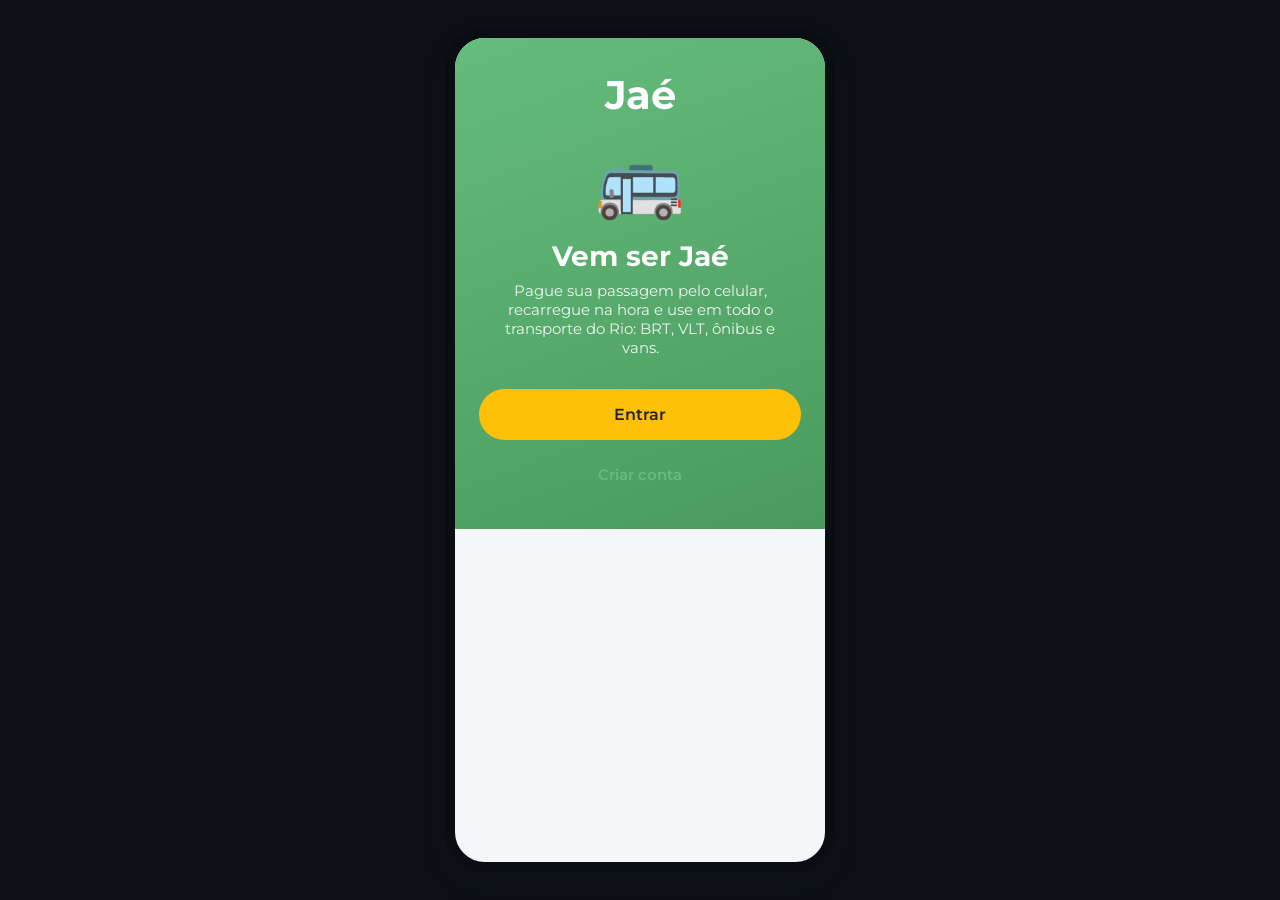
==== commit ac7a3a7e: "Consolida mobile (3 cópias verdes) + nova seção Guia da Cidade - sincroniza index.html (raiz) e depl" ====
--- a/deploy/index.html
+++ b/deploy/index.html
@@ -6,7 +6,7 @@
   <title>Jaé — Protótipo</title>
   <link rel="preconnect" href="https://fonts.googleapis.com">
   <link rel="preconnect" href="https://fonts.gstatic.com" crossorigin>
-  <link href="https://fonts.googleapis.com/css2?family=Poppins:wght@400;500;600;700&display=swap" rel="stylesheet">
+  <link href="https://fonts.googleapis.com/css2?family=Comfortaa:wght@400;500;700&family=Montserrat:wght@400;500;600;700;800&display=swap" rel="stylesheet">
   <style>
 /* ==========================================================================
    JAÉ — Design System / Fundação Visual
@@ -16,12 +16,12 @@
 /* ------------------------------ TOKENS ---------------------------------- */
 :root {
   /* Cores de marca */
-  --blue: #0B5FFF;          /* primário */
-  --blue-700: #0846C4;      /* hover/pressed */
-  --blue-50: #E7EFFF;       /* tint suave */
-  --yellow: #FFD400;        /* destaque / gratuidade */
-  --yellow-700: #C9A700;    /* texto sobre amarelo escuro */
-  --ink: #14171A;           /* texto principal / grafite */
+  --primary: #65BC7B;          /* primário */
+  --primary-700: #4A9A5E;      /* hover/pressed */
+  --primary-50: #EAF6ED;       /* tint suave */
+  --yellow: #FFC107;        /* destaque / gratuidade */
+  --yellow-700: #9A7700;    /* texto sobre amarelo escuro */
+  --ink: #232323;           /* texto principal / grafite */
   --bg: #F4F6FA;            /* fundo do app */
   --surface: #FFFFFF;       /* superfície / cards */
   --gray: #6B7280;          /* cinza neutro / secundário */
@@ -43,7 +43,7 @@
   --shadow-sm: 0 1px 3px rgba(20,23,26,.06), 0 1px 2px rgba(20,23,26,.04);
   --shadow-md: 0 6px 18px rgba(20,23,26,.08);
   --shadow-lg: 0 12px 32px rgba(20,23,26,.12);
-  --shadow-blue: 0 10px 24px rgba(11,95,255,.32);
+  --shadow-brand: 0 10px 24px rgba(101,188,123,.32);
 
   /* Espaçamento */
   --s-1: 4px;
@@ -55,7 +55,8 @@
   --s-8: 32px;
 
   /* Tipografia */
-  --font: 'Poppins', system-ui, -apple-system, 'Segoe UI', Roboto, sans-serif;
+  --font: 'Montserrat', system-ui, -apple-system, 'Segoe UI', Roboto, sans-serif;
+  --font-display: 'Comfortaa', 'Montserrat', sans-serif;  /* logo/display */
 }
 
 /* ------------------------------ RESET ----------------------------------- */
@@ -140,7 +141,7 @@
 }
 
 /* logo wordmark */
-.logo { font-weight: 700; font-size: 26px; letter-spacing: -.5px; color: var(--blue); }
+.logo { font-weight: 700; font-size: 26px; letter-spacing: -.5px; color: var(--primary); }
 .logo.on-blue { color: #fff; }
 .logo.lg { font-size: 40px; }
 
@@ -162,7 +163,7 @@
   padding: var(--s-2) 0;
 }
 .nav-item .ico { font-size: 20px; line-height: 1; }
-.nav-item.active { color: var(--blue); }
+.nav-item.active { color: var(--primary); }
 .nav-item.active .ico { transform: translateY(-1px); }
 
 /* botão central de pagamento (QR) em destaque circular */
@@ -171,10 +172,10 @@
   width: 62px; height: 62px;
   margin-top: -26px;
   border-radius: var(--r-pill);
-  background: var(--blue);
+  background: var(--primary);
   color: #fff;
   display: grid; place-items: center;
-  box-shadow: var(--shadow-blue);
+  box-shadow: var(--shadow-brand);
   border: 4px solid var(--surface);
   font-size: 24px;
 }
@@ -192,11 +193,11 @@
   background: var(--gray-100);
 }
 .btn:active { transform: scale(.97); }
-.btn-primary { background: var(--blue); color: #fff; box-shadow: var(--shadow-blue); }
-.btn-primary:active { background: var(--blue-700); }
+.btn-primary { background: var(--primary); color: #fff; box-shadow: var(--shadow-brand); }
+.btn-primary:active { background: var(--primary-700); }
 .btn-yellow { background: var(--yellow); color: var(--ink); }
-.btn-ghost { background: transparent; color: var(--blue); }
-.btn-outline { background: transparent; color: var(--blue); box-shadow: inset 0 0 0 1.5px var(--blue); }
+.btn-ghost { background: transparent; color: var(--primary); }
+.btn-outline { background: transparent; color: var(--primary); box-shadow: inset 0 0 0 1.5px var(--primary); }
 .btn-danger { background: var(--red-50); color: var(--red); }
 .btn-block { display: flex; width: 100%; }
 .btn-sm { padding: 9px 16px; font-size: 13px; }
@@ -204,11 +205,11 @@
 
 /* ----------------------------- BALANCE CARD ----------------------------- */
 .balance-card {
-  background: linear-gradient(135deg, #0B5FFF 0%, #2E7BFF 55%, #0846C4 100%);
+  background: linear-gradient(135deg, #65BC7B 0%, #2E7BFF 55%, #4A9A5E 100%);
   color: #fff;
   border-radius: var(--r-lg);
   padding: var(--s-5);
-  box-shadow: var(--shadow-blue);
+  box-shadow: var(--shadow-brand);
   position: relative;
   overflow: hidden;
 }
@@ -238,7 +239,7 @@
   transition: transform .08s ease;
 }
 .quick-action:active .ico { transform: scale(.94); }
-.quick-action .ico.blue { background: var(--blue-50); }
+.quick-action .ico.blue { background: var(--primary-50); }
 .quick-action .ico.yellow { background: #FFF6CC; }
 
 /* ------------------------------- CHIPS ---------------------------------- */
@@ -249,7 +250,7 @@
   font-size: 14px; font-weight: 600; color: var(--ink);
   transition: all .12s ease;
 }
-.chip.selected { background: var(--blue); color: #fff; box-shadow: var(--shadow-blue); }
+.chip.selected { background: var(--primary); color: #fff; box-shadow: var(--shadow-brand); }
 .chip-row { display: flex; flex-wrap: wrap; gap: var(--s-2); }
 .chip.sm { padding: 6px 12px; font-size: 12px; }
 
@@ -268,7 +269,7 @@
   margin: var(--s-5) 0 var(--s-3);
 }
 .section-head h2 { font-size: 16px; font-weight: 600; }
-.section-head a { font-size: 13px; color: var(--blue); font-weight: 600; }
+.section-head a { font-size: 13px; color: var(--primary); font-weight: 600; }
 
 /* ------------------------------ LISTS ----------------------------------- */
 .list {
@@ -283,7 +284,7 @@
 .list-item .ico {
   width: 42px; height: 42px; border-radius: var(--r-pill);
   display: grid; place-items: center; font-size: 18px;
-  background: var(--blue-50); flex: 0 0 auto;
+  background: var(--primary-50); flex: 0 0 auto;
 }
 .list-item .body { flex: 1; min-width: 0; }
 .list-item .body .t { font-size: 14.5px; font-weight: 600; }
@@ -361,14 +362,14 @@
   font-size: 11.5px; font-weight: 600;
   background: var(--gray-100); color: var(--gray);
 }
-.badge.blue { background: var(--blue-50); color: var(--blue); }
+.badge.blue { background: var(--primary-50); color: var(--primary); }
 .badge.green { background: var(--green-50); color: var(--green); }
 .badge.yellow { background: #FFF6CC; color: var(--yellow-700); }
 .badge.red { background: var(--red-50); color: var(--red); }
 
 /* ------------------------------ PROGRESS -------------------------------- */
 .progress { height: 10px; border-radius: var(--r-pill); background: var(--gray-100); overflow: hidden; }
-.progress .bar { height: 100%; border-radius: var(--r-pill); background: linear-gradient(90deg, var(--blue), #2E7BFF); }
+.progress .bar { height: 100%; border-radius: var(--r-pill); background: linear-gradient(90deg, var(--primary), #2E7BFF); }
 .progress.yellow .bar { background: linear-gradient(90deg, var(--yellow), #FFE45C); }
 
 /* ------------------------- CLUBE / REWARDS ------------------------------ */
@@ -402,7 +403,7 @@
 .mission-row .body { flex: 1; }
 .mission-row .body .t { font-size: 14px; font-weight: 600; }
 .mission-row .body .s { font-size: 12px; color: var(--gray); }
-.mission-row .pts { font-size: 13px; font-weight: 700; color: var(--blue); }
+.mission-row .pts { font-size: 13px; font-weight: 700; color: var(--primary); }
 
 /* ------------------------------- TOAST ---------------------------------- */
 .toast {
@@ -443,7 +444,7 @@
   background: var(--surface); box-shadow: inset 0 0 0 1.5px var(--gray-100);
   font-family: inherit; font-size: 15px; color: var(--ink);
 }
-.field:focus { outline: none; box-shadow: inset 0 0 0 1.5px var(--blue); }
+.field:focus { outline: none; box-shadow: inset 0 0 0 1.5px var(--primary); }
 .field-label { font-size: 13px; font-weight: 600; color: var(--gray); margin-bottom: 6px; display: block; }
 
 /* hero amount input (recarga) */
@@ -455,13 +456,41 @@
   min-height: 100%; display: flex; flex-direction: column;
   justify-content: center; align-items: center; text-align: center;
   padding: var(--s-8) var(--s-6);
-  background: linear-gradient(160deg, #0B5FFF 0%, #0846C4 100%);
+  background: linear-gradient(160deg, #65BC7B 0%, #4A9A5E 100%);
   color: #fff;
 }
 .hero h1 { font-size: 28px; font-weight: 700; margin: var(--s-4) 0 var(--s-2); }
 .hero p { font-size: 15px; opacity: .9; max-width: 280px; }
 .hero .art { font-size: 72px; }
 .hero .actions { margin-top: var(--s-8); width: 100%; display: flex; flex-direction: column; gap: var(--s-3); }
+
+/* ----------------------- GUIA DA CIDADE / EVENTOS ----------------------- */
+/* Placeholders de imagem: trocar os .thumb pela imagem real (ver TODO no HTML) */
+.city-hero {
+  position: relative; border-radius: var(--r-lg); overflow: hidden;
+  min-height: 180px; display: flex; flex-direction: column; justify-content: flex-end;
+  padding: var(--s-4); color: #fff; box-shadow: var(--shadow-md);
+  /* TODO: substituir o gradiente por background:url(assets/eventos/<destaque>.jpg) center/cover */
+  background: linear-gradient(180deg, rgba(20,23,26,0) 25%, rgba(20,23,26,.82) 100%), linear-gradient(135deg, #65BC7B, #2ED5C4);
+}
+.city-hero .badge-cat { align-self: flex-start; background: var(--yellow); color: #5a4400; font-weight: 700; font-size: 11px; padding: 4px 10px; border-radius: var(--r-pill); margin-bottom: var(--s-2); }
+.city-hero h3 { font-size: 19px; font-weight: 700; line-height: 1.2; }
+.city-hero .meta { font-size: 13px; opacity: .92; margin-top: 2px; }
+
+.event { display: flex; gap: var(--s-3); padding: var(--s-3); background: var(--surface); border: 1px solid var(--gray-100); border-radius: var(--r-md); box-shadow: var(--shadow-sm); align-items: center; }
+.event + .event { margin-top: var(--s-3); }
+.event .thumb {
+  width: 64px; height: 64px; flex: none; border-radius: var(--r-sm);
+  display: grid; place-items: center; font-size: 26px; color: #fff;
+  /* TODO: trocar por <img src="assets/eventos/<slug>.jpg"> 64x64 */
+  background: linear-gradient(135deg, var(--primary), var(--primary-700));
+}
+.event .info { flex: 1; min-width: 0; }
+.event .info .t { font-weight: 600; font-size: 15px; }
+.event .info .s { font-size: 12.5px; color: var(--gray); margin-top: 2px; }
+.event .price { text-align: right; flex: none; }
+.event .price .v { font-weight: 700; font-size: 14px; }
+.event .price .free { color: var(--green); font-weight: 700; font-size: 13px; }
   </style>
 </head>
 <body>
@@ -536,7 +565,7 @@
     <div class="amt out">−R$ 4,30</div>
   </div>
 
-  <div class="card mt-5" onclick="navigate('clube')" style="background:linear-gradient(135deg,var(--blue),var(--blue-700));color:#fff;cursor:pointer">
+  <div class="card mt-5" onclick="navigate('clube')" style="background:linear-gradient(135deg,var(--primary),var(--primary-700));color:#fff;cursor:pointer">
     <div class="row between">
       <div class="col" style="gap:4px">
         <div class="card-title" style="color:#fff">Clube Jaé ⭐</div>
@@ -546,7 +575,18 @@
     </div>
   </div>
 
-  <div class="text-center muted small mt-5 mb-4">Vem ser Jaé 💙</div>
+  <div class="section-head mt-5">
+    <h2>Acontece no Rio</h2>
+    <a onclick="navigate('cidade')">ver tudo</a>
+  </div>
+  <div class="city-hero" onclick="navigate('cidade')" style="cursor:pointer">
+    <span class="badge-cat">🎶 Show</span>
+    <h3>Festival de Verão · Marina da Glória</h3>
+    <div class="meta">Sáb, 28 jun · a partir de R$ 80 · ingressos pelo app</div>
+  </div>
+  <p class="small muted text-center mt-3">Descubra rolês, gastronomia e cultura — e pague a ida com a Jaé 🎟️</p>
+
+  <div class="text-center muted small mt-5 mb-4">Vem ser Jaé 💚</div>
 </section>
 
 <!-- ===================== TELA: PAGAR ===================== -->
@@ -569,7 +609,7 @@
     <div class="qr">
       <svg viewBox="0 0 200 200" width="200" height="200" xmlns="http://www.w3.org/2000/svg" shape-rendering="crispEdges">
         <rect width="200" height="200" fill="#fff"/>
-        <g fill="#14171A">
+        <g fill="#232323">
           <rect x="10" y="10" width="50" height="50"/>
           <rect x="20" y="20" width="30" height="30" fill="#fff"/>
           <rect x="28" y="28" width="14" height="14"/>
@@ -1115,6 +1155,116 @@
   </div>
 </section>
 
+<!-- ===================== TELA: CIDADE / GUIA ===================== -->
+<!-- TODO(imagens): trocar os placeholders .thumb/.city-hero pelas imagens reais
+     da pasta que você vai subir (eventos, capas, etc.). O logo oficial em PNG
+     pode entrar na app-bar/onboarding. -->
+<section class="screen" id="screen-cidade">
+  <div class="app-bar solid">
+    <button class="back" onclick="navigate('inicio')" aria-label="Voltar">‹</button>
+    <span class="title">Acontece no Rio</span>
+    <span class="spacer"></span>
+    <button class="icon-btn" onclick="showToast('Busca em breve')">🔍</button>
+  </div>
+
+  <div class="chip-row mb-4">
+    <span class="chip selected" onclick="selectChip(this)">Tudo</span>
+    <span class="chip" onclick="selectChip(this)">🎶 Shows</span>
+    <span class="chip" onclick="selectChip(this)">🍽️ Gastronomia</span>
+    <span class="chip" onclick="selectChip(this)">🎭 Cultura</span>
+    <span class="chip" onclick="selectChip(this)">⚽ Esporte</span>
+  </div>
+
+  <!-- destaque -->
+  <div class="city-hero mb-2">
+    <span class="badge-cat">🎶 Show</span>
+    <h3>Festival de Verão · Marina da Glória</h3>
+    <div class="meta">Sáb, 28 jun · 18h · a partir de R$ 80</div>
+  </div>
+  <button class="btn btn-primary btn-block mb-4" onclick="openSheet('comprar-ingresso')">🎟️ Comprar ingresso</button>
+
+  <div class="section-head">
+    <h2>Em destaque</h2>
+    <a onclick="showToast('Lista completa em breve')">ver tudo</a>
+  </div>
+
+  <div class="mb-4">
+    <div class="event">
+      <div class="thumb">🎭</div>
+      <div class="info">
+        <div class="t">Mostra de Teatro · Theatro Municipal</div>
+        <div class="s">Qui, 19 jun · 20h · Centro</div>
+      </div>
+      <div class="price"><div class="v">R$ 40</div></div>
+    </div>
+    <div class="event">
+      <div class="thumb">🍽️</div>
+      <div class="info">
+        <div class="t">Feira Gastronômica · Jardim Botânico</div>
+        <div class="s">Dom, 22 jun · 12h · entrada gratuita</div>
+      </div>
+      <div class="price"><div class="free">Grátis</div></div>
+    </div>
+    <div class="event">
+      <div class="thumb">🎶</div>
+      <div class="info">
+        <div class="t">Roda de Samba · Pedra do Sal</div>
+        <div class="s">Sex, 20 jun · 19h · Saúde</div>
+      </div>
+      <div class="price"><div class="v">R$ 25</div></div>
+    </div>
+    <div class="event">
+      <div class="thumb">⚽</div>
+      <div class="info">
+        <div class="t">Fla x Flu · Maracanã</div>
+        <div class="s">Sáb, 28 jun · 16h · Maracanã</div>
+      </div>
+      <div class="price"><div class="v">R$ 60</div></div>
+    </div>
+  </div>
+
+  <div class="card mb-4" style="background:linear-gradient(135deg,var(--primary),var(--accent));color:#fff">
+    <div class="card-title" style="color:#fff">Vai de Jaé 🚌</div>
+    <div class="card-sub" style="color:rgba(255,255,255,.9)">Comprou ingresso? A gente te mostra a melhor rota e você paga a passagem aqui mesmo.</div>
+    <button class="btn btn-yellow btn-block mt-3" onclick="navigate('pagar')">Ver rota e pagar passagem</button>
+  </div>
+
+  <!-- sheet de compra de ingresso -->
+  <div class="modal" id="comprar-ingresso">
+    <div class="sheet">
+      <div class="grabber"></div>
+      <div class="sheet-title">Festival de Verão</div>
+      <div class="sheet-sub">Marina da Glória · Sáb, 28 jun · 18h</div>
+
+      <div class="chip-row mt-3 mb-3">
+        <span class="chip selected" onclick="selectChip(this)">1 ingresso</span>
+        <span class="chip" onclick="selectChip(this)">2</span>
+        <span class="chip" onclick="selectChip(this)">3</span>
+        <span class="chip" onclick="selectChip(this)">4</span>
+      </div>
+
+      <div class="card mb-3">
+        <div class="row between"><span class="muted">1 × Inteira</span><span class="bold">R$ 80,00</span></div>
+        <div class="divider"></div>
+        <div class="row between"><span class="muted">Taxa de serviço</span><span class="bold">R$ 8,00</span></div>
+        <div class="divider"></div>
+        <div class="row between"><span class="bold">Total</span><span class="bold">R$ 88,00</span></div>
+      </div>
+
+      <button class="btn btn-primary btn-block" onclick="closeSheet('comprar-ingresso'); showToast('Ingresso comprado! 🎟️ Disponível em Meus ingressos')">Pagar com Pix</button>
+      <button class="btn btn-outline btn-block mt-2" onclick="closeSheet('comprar-ingresso')">Cancelar</button>
+    </div>
+  </div>
+
+  <nav class="bottom-nav">
+    <a class="nav-item" data-nav="inicio" onclick="navigate('inicio')"><span class="ico">🏠</span><span>Início</span></a>
+    <a class="nav-item" data-nav="extrato" onclick="navigate('extrato')"><span class="ico">📃</span><span>Extrato</span></a>
+    <a class="nav-pay" onclick="navigate('pagar')">⊞</a>
+    <a class="nav-item" data-nav="cartoes" onclick="navigate('cartoes')"><span class="ico">💳</span><span>Cartões</span></a>
+    <a class="nav-item active" data-nav="cidade" onclick="navigate('cidade')"><span class="ico">🎟️</span><span>Cidade</span></a>
+  </nav>
+</section>
+
     </div><!-- /.app-body -->
   </div><!-- /.app -->
 
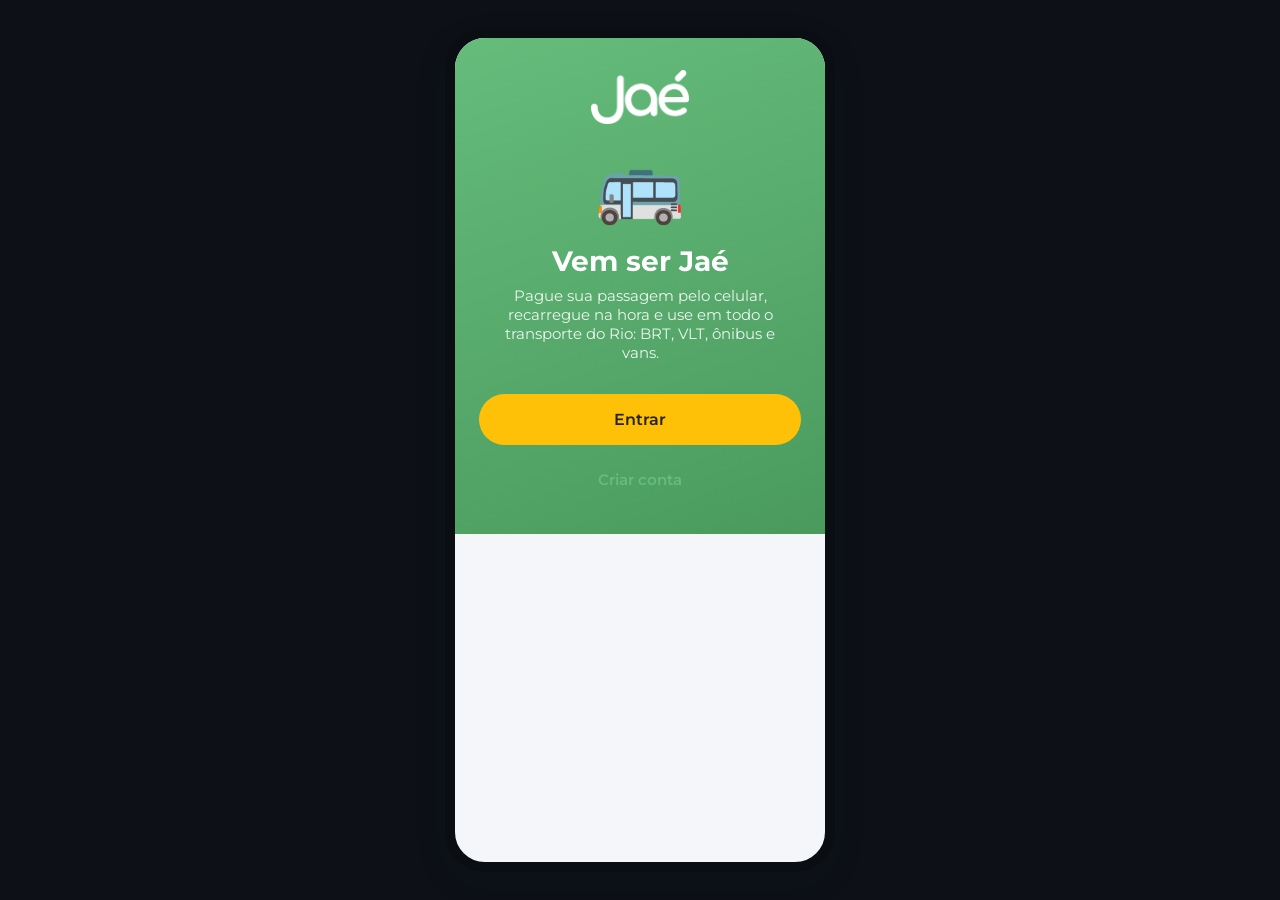
==== commit 61187f2a: "Aplica logo oficial da Jaé + corrige azuis residuais - onboarding: wordmark em texto -> logo PNG/web" ====
--- a/deploy/index.html
+++ b/deploy/index.html
@@ -144,6 +144,10 @@
 .logo { font-weight: 700; font-size: 26px; letter-spacing: -.5px; color: var(--primary); }
 .logo.on-blue { color: #fff; }
 .logo.lg { font-size: 40px; }
+/* logo em imagem (asset oficial da Jaé) */
+.logo-img { height: 30px; width: auto; display: inline-block; }
+.logo-img.lg { height: 54px; }
+.logo-inline { height: 15px; width: auto; vertical-align: -2px; margin-right: 3px; }
 
 /* ----------------------------- BOTTOM NAV ------------------------------- */
 .bottom-nav {
@@ -205,7 +209,7 @@
 
 /* ----------------------------- BALANCE CARD ----------------------------- */
 .balance-card {
-  background: linear-gradient(135deg, #65BC7B 0%, #2E7BFF 55%, #4A9A5E 100%);
+  background: linear-gradient(135deg, #65BC7B 0%, #2ED5C4 55%, #4A9A5E 100%);
   color: #fff;
   border-radius: var(--r-lg);
   padding: var(--s-5);
@@ -369,7 +373,7 @@
 
 /* ------------------------------ PROGRESS -------------------------------- */
 .progress { height: 10px; border-radius: var(--r-pill); background: var(--gray-100); overflow: hidden; }
-.progress .bar { height: 100%; border-radius: var(--r-pill); background: linear-gradient(90deg, var(--primary), #2E7BFF); }
+.progress .bar { height: 100%; border-radius: var(--r-pill); background: linear-gradient(90deg, var(--primary), #2ED5C4); }
 .progress.yellow .bar { background: linear-gradient(90deg, var(--yellow), #FFE45C); }
 
 /* ------------------------- CLUBE / REWARDS ------------------------------ */
@@ -500,7 +504,7 @@
 <!-- ===================== TELA: ONBOARDING ===================== -->
 <section class="screen full no-pad active" id="screen-onboarding">
   <div class="hero">
-    <div class="logo on-blue lg mb-4">Jaé</div>
+    <img class="logo-img lg mb-4" src="assets/logo-jae-white.webp" alt="Jaé">
     <div class="art">🚌</div>
     <h1>Vem ser Jaé</h1>
     <p>Pague sua passagem pelo celular, recarregue na hora e use em todo o transporte do Rio: BRT, VLT, ônibus e vans.</p>
@@ -532,6 +536,17 @@
     </div>
   </div>
 
+  <div class="section-head mt-4">
+    <h2>Acontece no Rio 🎟️</h2>
+    <a onclick="navigate('cidade')">ver tudo</a>
+  </div>
+  <div class="city-hero" onclick="navigate('cidade')" style="cursor:pointer">
+    <span class="badge-cat">🎶 Show</span>
+    <h3>Festival de Verão · Marina da Glória</h3>
+    <div class="meta">Sáb, 28 jun · a partir de R$ 80 · ingressos pelo app</div>
+    <button class="btn btn-yellow btn-sm mt-3" onclick="event.stopPropagation(); navigate('cidade')">Comprar ingresso</button>
+  </div>
+
   <div class="quick-actions mt-4">
     <div class="quick-action" onclick="navigate('recarregar')">
       <span class="ico blue">⚡</span>
@@ -574,17 +589,6 @@
       <span class="chev" style="color:#fff">›</span>
     </div>
   </div>
-
-  <div class="section-head mt-5">
-    <h2>Acontece no Rio</h2>
-    <a onclick="navigate('cidade')">ver tudo</a>
-  </div>
-  <div class="city-hero" onclick="navigate('cidade')" style="cursor:pointer">
-    <span class="badge-cat">🎶 Show</span>
-    <h3>Festival de Verão · Marina da Glória</h3>
-    <div class="meta">Sáb, 28 jun · a partir de R$ 80 · ingressos pelo app</div>
-  </div>
-  <p class="small muted text-center mt-3">Descubra rolês, gastronomia e cultura — e pague a ida com a Jaé 🎟️</p>
 
   <div class="text-center muted small mt-5 mb-4">Vem ser Jaé 💚</div>
 </section>
@@ -886,7 +890,7 @@
 
   <div class="balance-card">
     <div class="row between">
-      <span class="label">Jaé Virtual</span>
+      <span class="label"><img class="logo-inline" src="assets/logo-jae-white.webp" alt="Jaé"> Virtual</span>
       <span class="badge green">Ativo</span>
     </div>
     <div class="amount">R$ 42,80</div>
@@ -958,6 +962,17 @@
         <span>Faltam 250 pts para o Ouro</span>
       </div>
       <div class="progress yellow"><div class="bar" style="width:71%"></div></div>
+    </div>
+  </div>
+
+  <!-- Acesso ao guia da cidade (benefício) -->
+  <div class="card mt-3" onclick="navigate('cidade')" style="background:linear-gradient(135deg,var(--primary),var(--accent));color:#fff;cursor:pointer">
+    <div class="row between">
+      <div class="col" style="gap:4px">
+        <div class="card-title" style="color:#fff">Acontece no Rio 🎟️</div>
+        <div class="card-sub" style="color:rgba(255,255,255,.9)">Shows, gastronomia e cultura · compre ingressos e use pontos em parceiros</div>
+      </div>
+      <span class="chev" style="color:#fff">›</span>
     </div>
   </div>
 
